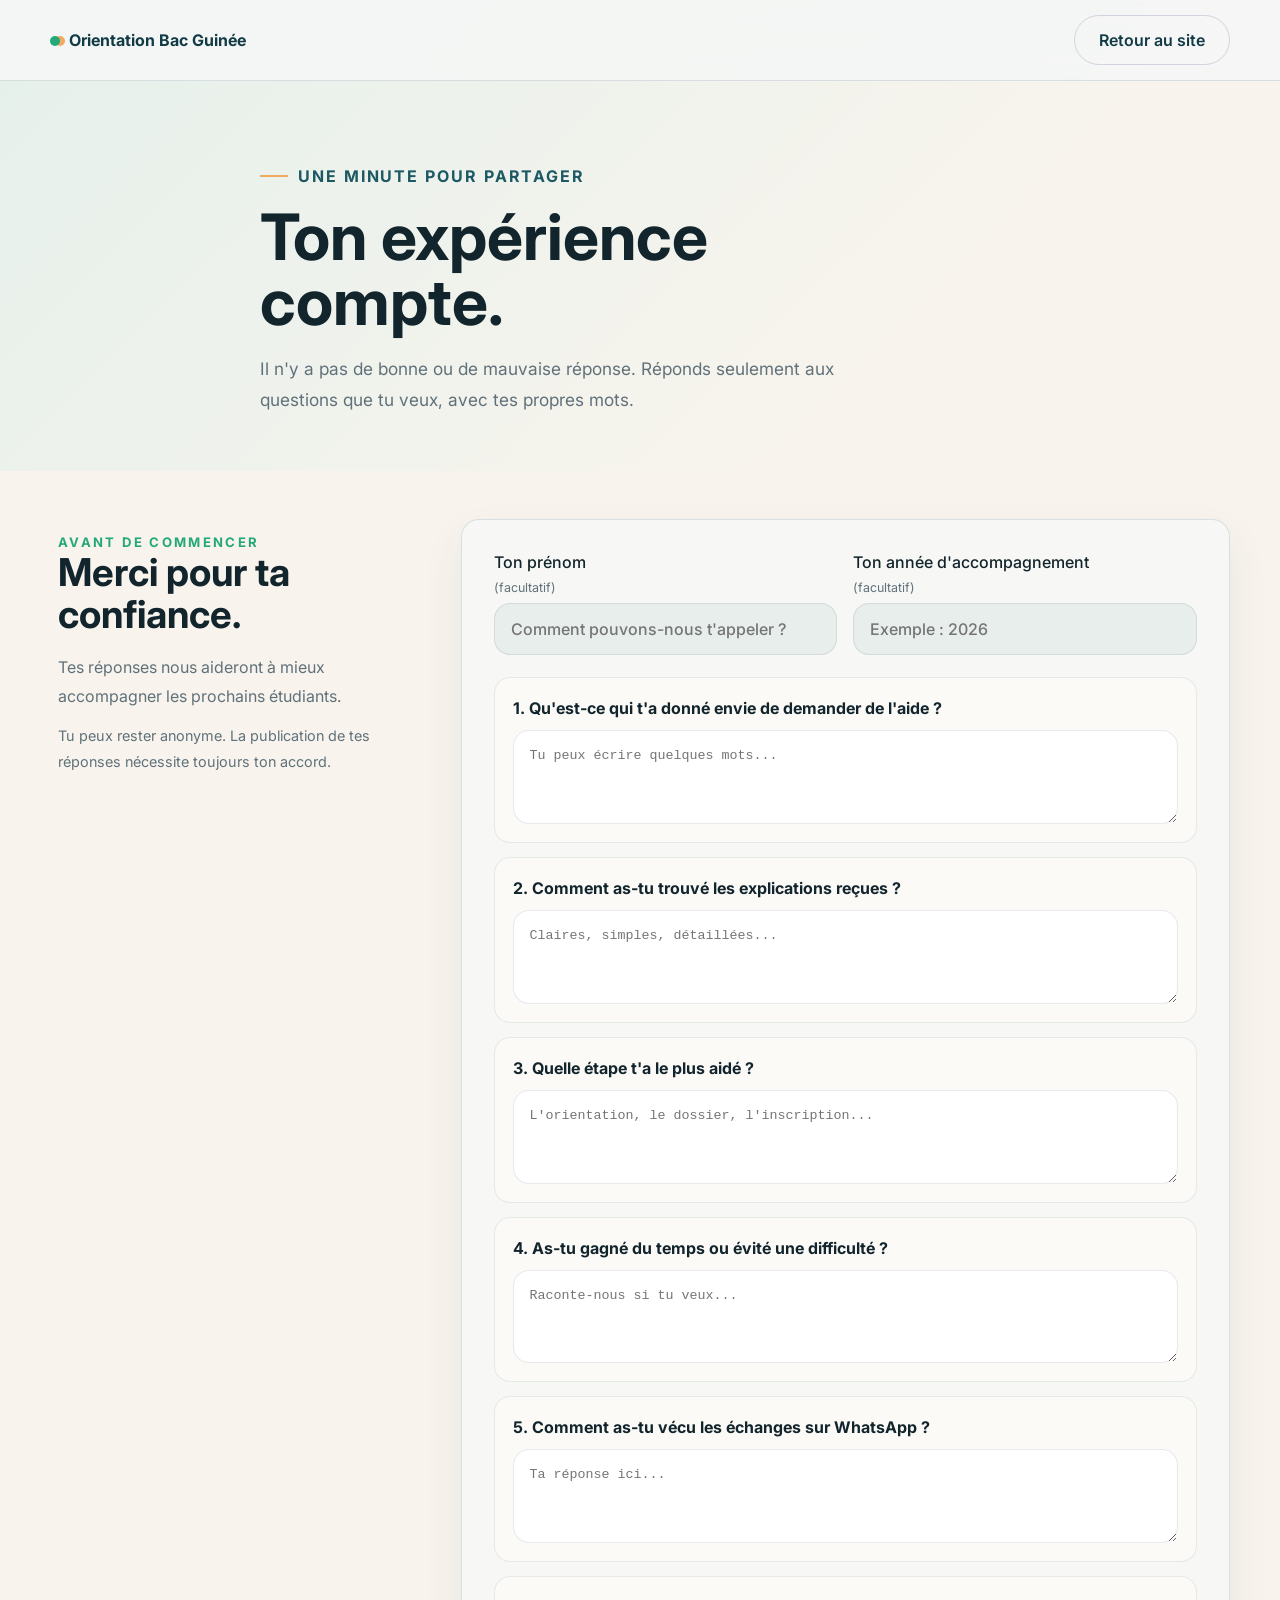
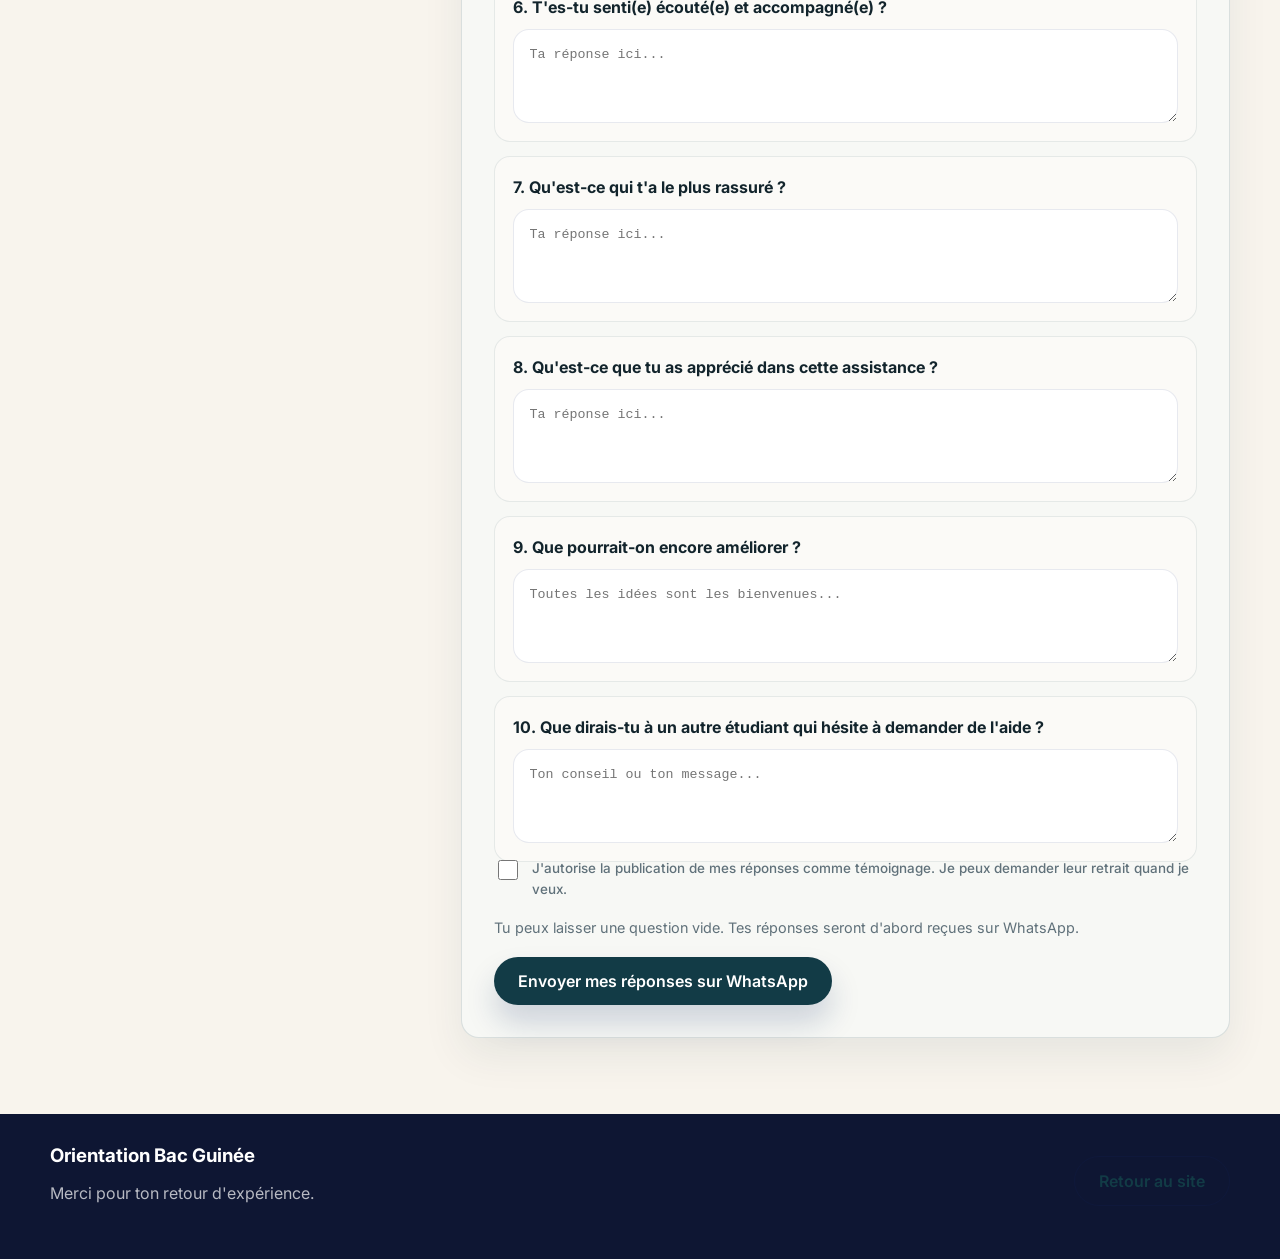
==== sondage.html @ 947c7d91 "Ajout de l interface de sondage" ====
<!DOCTYPE html>
<html lang="fr">
<head>
  <meta charset="UTF-8" />
  <meta name="viewport" content="width=device-width, initial-scale=1.0" />
  <meta name="description" content="Partagez votre expérience de l'accompagnement en orientation universitaire." />
  <meta name="theme-color" content="#123b46" />
  <title>Ton avis | Orientation Bac Guinée</title>
  <link rel="preconnect" href="https://fonts.googleapis.com" />
  <link rel="preconnect" href="https://fonts.gstatic.com" crossorigin />
  <link href="https://fonts.googleapis.com/css2?family=Inter:wght@400;500;600;700;800&display=swap" rel="stylesheet" />
  <link rel="stylesheet" href="style.css" />
</head>
<body class="survey-page">
  <header class="main-header">
    <div class="container header-inner">
      <a href="index.html" class="logo">Orientation Bac Guinée</a>
      <a href="index.html" class="button button-secondary">Retour au site</a>
    </div>
  </header>

  <main>
    <section class="survey-hero">
      <div class="container survey-hero-inner fade-up">
        <p class="eyebrow">Une minute pour partager</p>
        <h1>Ton expérience compte.</h1>
        <p>Il n'y a pas de bonne ou de mauvaise réponse. Réponds seulement aux questions que tu veux, avec tes propres mots.</p>
      </div>
    </section>

    <section class="section survey-section survey-page-section">
      <div class="container survey-page-grid">
        <aside class="survey-side-note">
          <span class="section-label">Avant de commencer</span>
          <h2>Merci pour ta confiance.</h2>
          <p>Tes réponses nous aideront à mieux accompagner les prochains étudiants.</p>
          <p class="survey-private-note">Tu peux rester anonyme. La publication de tes réponses nécessite toujours ton accord.</p>
        </aside>

        <form class="survey-form" id="surveyForm" novalidate>
          <div class="survey-identity">
            <label>
              Ton prénom <small>(facultatif)</small>
              <input type="text" id="surveyFirstName" name="surveyFirstName" placeholder="Comment pouvons-nous t'appeler ?" autocomplete="given-name" />
            </label>
            <label>
              Ton année d'accompagnement <small>(facultatif)</small>
              <input type="text" id="surveyYear" name="surveyYear" placeholder="Exemple : 2026" inputmode="numeric" />
            </label>
          </div>

          <div class="question-list">
            <label class="question-card"><strong>1. Qu'est-ce qui t'a donné envie de demander de l'aide ?</strong><textarea name="question1" data-survey-question="1" rows="3" placeholder="Tu peux écrire quelques mots..."></textarea></label>
            <label class="question-card"><strong>2. Comment as-tu trouvé les explications reçues ?</strong><textarea name="question2" data-survey-question="2" rows="3" placeholder="Claires, simples, détaillées..."></textarea></label>
            <label class="question-card"><strong>3. Quelle étape t'a le plus aidé ?</strong><textarea name="question3" data-survey-question="3" rows="3" placeholder="L'orientation, le dossier, l'inscription..."></textarea></label>
            <label class="question-card"><strong>4. As-tu gagné du temps ou évité une difficulté ?</strong><textarea name="question4" data-survey-question="4" rows="3" placeholder="Raconte-nous si tu veux..."></textarea></label>
            <label class="question-card"><strong>5. Comment as-tu vécu les échanges sur WhatsApp ?</strong><textarea name="question5" data-survey-question="5" rows="3" placeholder="Ta réponse ici..."></textarea></label>
            <label class="question-card"><strong>6. T'es-tu senti(e) écouté(e) et accompagné(e) ?</strong><textarea name="question6" data-survey-question="6" rows="3" placeholder="Ta réponse ici..."></textarea></label>
            <label class="question-card"><strong>7. Qu'est-ce qui t'a le plus rassuré ?</strong><textarea name="question7" data-survey-question="7" rows="3" placeholder="Ta réponse ici..."></textarea></label>
            <label class="question-card"><strong>8. Qu'est-ce que tu as apprécié dans cette assistance ?</strong><textarea name="question8" data-survey-question="8" rows="3" placeholder="Ta réponse ici..."></textarea></label>
            <label class="question-card"><strong>9. Que pourrait-on encore améliorer ?</strong><textarea name="question9" data-survey-question="9" rows="3" placeholder="Toutes les idées sont les bienvenues..."></textarea></label>
            <label class="question-card"><strong>10. Que dirais-tu à un autre étudiant qui hésite à demander de l'aide ?</strong><textarea name="question10" data-survey-question="10" rows="3" placeholder="Ton conseil ou ton message..."></textarea></label>
          </div>

          <label class="consent-field">
            <input type="checkbox" id="surveyPublishConsent" name="surveyPublishConsent" required />
            <span>J'autorise la publication de mes réponses comme témoignage. Je peux demander leur retrait quand je veux.</span>
          </label>
          <p class="survey-private-note">Tu peux laisser une question vide. Tes réponses seront d'abord reçues sur WhatsApp.</p>
          <p class="form-message form-message--warning" id="surveyMessage" role="status" aria-live="polite" hidden>
            <span class="form-message-icon" aria-hidden="true">!</span>
            <span class="form-message-text">Tu peux répondre à ton rythme.</span>
          </p>
          <button type="submit" class="button button-primary">Envoyer mes réponses sur WhatsApp</button>
        </form>
      </div>
    </section>
  </main>

  <footer class="footer">
    <div class="container footer-grid">
      <div>
        <h3>Orientation Bac Guinée</h3>
        <p>Merci pour ton retour d'expérience.</p>
      </div>
      <a href="index.html" class="button button-secondary">Retour au site</a>
    </div>
  </footer>

  <script src="script.js"></script>
</body>
</html>
---- style.css ----
:root {
  --bg: #edf1ef;
  --surface: #f7f8f5;
  --surface-alt: #e7eeeb;
  --text: #12242c;
  --text-muted: #60717a;
  --primary: #123b46;
  --primary-soft: #1c5963;
  --accent: #25a879;
  --accent-warm: #efaa63;
  --border: rgba(18, 59, 70, 0.13);
  --shadow: 0 18px 42px rgba(18, 59, 70, 0.075);
  --radius: 18px;
}

* {
  box-sizing: border-box;
}

html {
  scroll-behavior: smooth;
}

body {
  margin: 0;
  font-family: 'Inter', sans-serif;
  background-color: var(--bg);
  background-image: linear-gradient(rgba(18, 59, 70, 0.035) 1px, transparent 1px), linear-gradient(90deg, rgba(18, 59, 70, 0.035) 1px, transparent 1px);
  background-size: 42px 42px;
  color: var(--text);
}

img {
  max-width: 100%;
  display: block;
}

a {
  color: inherit;
  text-decoration: none;
}

button,
input {
  font: inherit;
}

button {
  cursor: pointer;
}

.container {
  width: min(1180px, calc(100% - 32px));
  margin: 0 auto;
}

.main-header {
  position: fixed;
  inset: 0 auto auto 0;
  width: 100%;
  z-index: 20;
  backdrop-filter: blur(14px);
  background: rgba(244, 247, 246, 0.9);
  border-bottom: 1px solid var(--border);
  transition: transform 0.3s ease, background 0.3s ease, box-shadow 0.3s ease;
}

.header-inner {
  display: flex;
  align-items: center;
  justify-content: space-between;
  gap: 24px;
  min-height: 80px;
}

.logo {
  font-weight: 700;
  letter-spacing: 0;
  color: var(--primary);
}

.logo::before {
  content: '';
  display: inline-block;
  width: 10px;
  height: 10px;
  margin-right: 9px;
  border-radius: 50%;
  background: var(--accent);
  box-shadow: 5px 0 0 var(--accent-warm);
}

.nav-links {
  display: flex;
  align-items: center;
  gap: 24px;
}

.nav-links a {
  color: var(--text-muted);
  transition: color 0.2s ease;
}

.nav-links a:hover {
  color: var(--primary);
}

.menu-toggle {
  display: none;
  width: 46px;
  height: 46px;
  padding: 11px;
  border: 1px solid var(--border);
  border-radius: 14px;
  background: var(--surface);
}

.menu-toggle span {
  display: block;
  height: 2px;
  margin: 5px 0;
  border-radius: 2px;
  background: var(--primary);
}

.button {
  border: none;
  border-radius: 999px;
  padding: 14px 24px;
  font-weight: 600;
  transition: transform 0.25s ease, box-shadow 0.25s ease, background 0.25s ease;
}

.button:hover {
  transform: translateY(-2px);
}

.button:disabled {
  cursor: not-allowed;
  opacity: 0.55;
  transform: none;
  box-shadow: none;
}

.form-message {
  display: flex;
  align-items: center;
  gap: 10px;
  min-height: 48px;
  margin: 0 0 16px;
  padding: 12px 14px;
  border: 1px solid;
  border-radius: 14px;
  font-size: 0.92rem;
  font-weight: 600;
}

.form-message[hidden] {
  display: none;
}

.consent-field {
  display: flex;
  align-items: flex-start;
  gap: 11px;
  margin: -4px 0 16px;
  color: var(--text-muted);
  font-size: 0.84rem;
  font-weight: 500;
  line-height: 1.55;
}

.consent-field input {
  flex: 0 0 20px;
  width: 20px;
  min-height: 20px;
  margin-top: 2px;
  accent-color: var(--accent);
}

.consent-field span {
  color: inherit;
}

.noscript-note {
  padding: 12px 14px;
  border-radius: 12px;
  background: #fff7ed;
  color: #92400e;
}

.noscript-note a {
  text-decoration: underline;
  font-weight: 700;
}

.form-message--warning {
  color: #92400e;
  background: #fff7ed;
  border-color: #fdba74;
}

.form-message--success {
  color: #166534;
  background: #f0fdf4;
  border-color: #86efac;
}

.form-message-icon {
  display: inline-grid;
  flex: 0 0 24px;
  width: 24px;
  height: 24px;
  place-items: center;
  border: 2px solid currentColor;
  border-radius: 50%;
  font-size: 0.78rem;
  font-weight: 800;
  line-height: 1;
}

.form-message--attention {
  animation: messageAttention 0.45s ease-in-out 2;
}

@keyframes messageAttention {
  50% {
    transform: translateX(6px);
    box-shadow: 0 0 0 4px rgba(220, 38, 38, 0.12);
  }
}

.button-primary {
  background: var(--primary);
  color: white;
  box-shadow: 0 18px 30px rgba(19, 42, 102, 0.18);
}

.button-secondary {
  background: transparent;
  border: 1px solid rgba(19, 42, 102, 0.16);
  color: var(--primary);
}

.button-whatsapp {
  background: var(--accent);
  color: #fff;
  box-shadow: 0 18px 30px rgba(37, 211, 102, 0.18);
}

.hero {
  padding: 140px 0 72px;
  min-height: 680px;
}

.hero-grid {
  display: grid;
  grid-template-columns: minmax(0, 1.1fr) minmax(320px, 0.9fr);
  align-items: center;
  gap: 48px;
}

.eyebrow {
  display: inline-flex;
  align-items: center;
  gap: 10px;
  color: var(--primary-soft);
  font-weight: 700;
  text-transform: uppercase;
  letter-spacing: 0.12em;
  margin-bottom: 18px;
}

.eyebrow::before {
  content: '';
  width: 28px;
  height: 2px;
  background: var(--accent-warm);
}

.hero-name {
  margin: 0 0 14px;
  color: var(--primary-soft);
  font-weight: 700;
  letter-spacing: 0;
}

.hero h1 {
  font-size: clamp(2.8rem, 3.6vw, 4.6rem);
  line-height: 1.02;
  margin: 0 0 24px;
}

.hero p {
  max-width: 620px;
  font-size: 1.05rem;
  line-height: 1.85;
  color: var(--text-muted);
}

.hero-actions {
  display: flex;
  flex-wrap: wrap;
  gap: 16px;
  margin-top: 32px;
}

.hero-visual {
  display: grid;
  place-items: center;
}

.illustration-card {
  width: 100%;
  max-width: 500px;
  background: linear-gradient(145deg, #d5e6e1, #eee9df);
  border-radius: 32px;
  padding: 36px;
  position: relative;
  box-shadow: var(--shadow);
}

.illustration-shape {
  position: absolute;
  width: 180px;
  height: 180px;
  background: rgba(239, 170, 99, 0.34);
  border-radius: 50%;
  top: -40px;
  right: -40px;
}

.portrait-frame {
  width: 100%;
  height: 360px;
  position: relative;
  overflow: hidden;
  border: 8px solid rgba(247, 248, 245, 0.72);
  border-radius: 24px;
  background: #f4f1eb;
  box-shadow: inset 0 0 0 1px rgba(18, 59, 70, 0.08);
}

.portrait-frame img {
  width: 100%;
  height: 100%;
  object-fit: cover;
  object-position: center 22%;
}

.illustration-student {
  width: 100%;
  height: 280px;
  background: linear-gradient(180deg, #ffffff 0%, #eff5ff 100%);
  border-radius: 32px;
  box-shadow: inset 0 0 0 1px rgba(19, 42, 102, 0.05);
  position: relative;
  overflow: hidden;
}

.student-head,
.student-body,
.student-book {
  position: absolute;
  background: var(--primary);
  border-radius: 999px;
}

.student-head {
  width: 110px;
  height: 110px;
  top: 24px;
  left: 50%;
  transform: translateX(-50%);
}

.student-body {
  width: 180px;
  height: 240px;
  bottom: -10px;
  left: 50%;
  transform: translateX(-50%);
}

.student-book {
  width: 140px;
  height: 160px;
  background: var(--accent-warm);
  bottom: 22px;
  right: 22px;
  border-radius: 24px;
}

.illustration-text {
  margin-top: 28px;
  display: flex;
  flex-direction: column;
  gap: 10px;
  color: var(--text);
}

.illustration-text span {
  font-weight: 700;
  font-size: 1.05rem;
}

.illustration-text strong {
  color: var(--primary);
  font-size: 1.2rem;
}

.illustration-text small {
  color: var(--text-muted);
}

.section {
  padding: 76px 0;
}

.section-header {
  max-width: 760px;
  margin-bottom: 28px;
}

.section-label {
  color: var(--accent);
  text-transform: uppercase;
  letter-spacing: 0.18em;
  font-size: 0.82rem;
  font-weight: 700;
  margin-bottom: 18px;
}

.section-header h2,
.form-copy h2,
.pricing-grid h2,
.contact-grid h2 {
  margin: 0;
  font-size: clamp(2rem, 2.5vw, 3rem);
  line-height: 1.05;
}

.cards-grid {
  display: grid;
  gap: 18px;
  grid-template-columns: repeat(auto-fit, minmax(240px, 1fr));
}

.feature-card {
  background: var(--surface);
  border: 1px solid var(--border);
  border-radius: var(--radius);
  padding: 24px;
  box-shadow: var(--shadow);
  transition: transform 0.3s ease, border-color 0.3s ease, box-shadow 0.3s ease;
}

.feature-card:hover {
  transform: translateY(-4px);
  border-color: rgba(37, 211, 102, 0.2);
  box-shadow: 0 30px 50px rgba(18, 35, 85, 0.12);
}

.feature-card h3 {
  margin-top: 0;
  margin-bottom: 16px;
}

.feature-card h3::before {
  content: '01';
  display: block;
  margin-bottom: 24px;
  color: var(--accent-warm);
  font-size: 0.76rem;
  letter-spacing: 0.12em;
}

.feature-card:nth-child(2) h3::before { content: '02'; }
.feature-card:nth-child(3) h3::before { content: '03'; }
.feature-card:nth-child(4) h3::before { content: '04'; }
.feature-card:nth-child(5) h3::before { content: '05'; }
.feature-card:nth-child(6) h3::before { content: '06'; }

.feature-card p {
  margin: 0;
  color: var(--text-muted);
  line-height: 1.85;
}

.form-section {
  background: linear-gradient(180deg, rgba(237, 241, 239, 0.96), rgba(231, 237, 235, 0.98));
}

.form-grid {
  display: grid;
  grid-template-columns: 1fr 1fr;
  gap: 40px;
  align-items: start;
}

.contact-form {
  background: var(--surface);
  border: 1px solid var(--border);
  border-radius: var(--radius);
  padding: 32px;
  box-shadow: var(--shadow);
}

.input-grid {
  display: grid;
  grid-template-columns: repeat(2, minmax(0, 1fr));
  gap: 18px 16px;
  margin-bottom: 24px;
}

label {
  display: grid;
  gap: 8px;
  font-weight: 500;
  color: var(--text);
}

label span {
  color: var(--accent);
}

input,
select,
textarea {
  width: 100%;
  min-height: 52px;
  background: var(--surface-alt);
  border: 1px solid rgba(19, 42, 102, 0.1);
  border-radius: 16px;
  padding: 14px 16px;
  color: var(--text);
  transition: border-color 0.25s ease, transform 0.25s ease;
}

select:focus,
textarea:focus {
  outline: none;
  border-color: var(--accent);
  box-shadow: 0 0 0 4px rgba(37, 168, 121, 0.12);
  transform: translateY(-1px);
}

textarea {
  min-height: 136px;
  resize: vertical;
  line-height: 1.6;
}

select {
  appearance: none;
  background-image: linear-gradient(45deg, transparent 50%, var(--primary) 50%), linear-gradient(135deg, var(--primary) 50%, transparent 50%);
  background-position: calc(100% - 20px) 23px, calc(100% - 14px) 23px;
  background-repeat: no-repeat;
  background-size: 6px 6px, 6px 6px;
}

input[aria-invalid="true"] {
  border-color: #dc2626;
  background: #fff7f7;
}

section {
  scroll-margin-top: 96px;
}

a:focus-visible,
button:focus-visible {
  outline: 3px solid var(--accent-warm);
  outline-offset: 4px;
}

.service-presenter {
  margin-top: 28px;
}

.survey-section {
  background: #f8f4ed;
}

.survey-page {
  background-color: #f8f4ed;
}

.survey-hero {
  padding: 150px 0 56px;
  background: linear-gradient(135deg, #e5f0eb, #f8f4ed 72%);
}

.survey-hero-inner {
  max-width: 760px;
}

.survey-hero h1 {
  max-width: 700px;
  margin: 0 0 18px;
  font-size: clamp(2.6rem, 5vw, 4.6rem);
  line-height: 1.02;
}

.survey-hero p:not(.eyebrow) {
  max-width: 620px;
  margin: 0;
  color: var(--text-muted);
  font-size: 1.08rem;
  line-height: 1.8;
}

.survey-page-section {
  padding-top: 48px;
}

.survey-page-grid {
  display: grid;
  grid-template-columns: minmax(220px, 0.65fr) minmax(0, 1.35fr);
  gap: 40px;
  align-items: start;
}

.survey-side-note {
  position: sticky;
  top: 112px;
  padding: 12px 8px 0;
}

.survey-side-note h2 {
  margin: 0 0 18px;
  font-size: clamp(1.8rem, 3vw, 2.5rem);
  line-height: 1.1;
}

.survey-side-note p {
  color: var(--text-muted);
  line-height: 1.8;
}

.survey-grid {
  display: grid;
  grid-template-columns: minmax(0, 0.85fr) minmax(0, 1.15fr);
  gap: 44px;
  align-items: start;
}

.survey-copy {
  padding-top: 18px;
}

.survey-copy h2 {
  max-width: 520px;
  margin: 0 0 22px;
  font-size: clamp(2rem, 2.8vw, 3.2rem);
  line-height: 1.08;
}

.survey-copy > p:not(.section-label) {
  max-width: 520px;
  color: var(--text-muted);
  line-height: 1.85;
}

.survey-note {
  display: grid;
  gap: 6px;
  margin-top: 28px;
  padding: 18px 20px;
  border-left: 3px solid var(--accent-warm);
  background: rgba(255, 255, 255, 0.62);
}

.survey-note span,
.survey-private-note {
  color: var(--text-muted);
  font-size: 0.9rem;
  line-height: 1.6;
}

.survey-form {
  background: var(--surface);
  border: 1px solid var(--border);
  border-radius: var(--radius);
  padding: 32px;
  box-shadow: var(--shadow);
}

.survey-identity {
  display: grid;
  grid-template-columns: repeat(2, minmax(0, 1fr));
  gap: 16px;
  margin-bottom: 22px;
}

.survey-identity small {
  color: var(--text-muted);
  font-size: 0.78rem;
  font-weight: 400;
}

.question-list {
  display: grid;
  gap: 14px;
}

.question-card {
  gap: 10px;
  padding: 18px;
  border: 1px solid rgba(18, 59, 70, 0.09);
  border-radius: 16px;
  background: #fbfaf7;
}

.question-card strong {
  line-height: 1.5;
}

.question-card textarea {
  min-height: 86px;
  background: white;
}

.survey-form > .consent-field {
  margin-bottom: 20px;
}

.survey-private-note {
  margin: -4px 0 18px;
}

.presentation-card {
  background: var(--surface);
  border: 1px solid var(--border);
  border-radius: var(--radius);
  padding: 32px;
  box-shadow: var(--shadow);
}

.presentation-card h3 {
  margin-top: 0;
}

.presentation-card p {
  color: var(--text-muted);
  line-height: 1.85;
}

.checklist {
  list-style: none;
  padding: 0;
  margin: 28px 0;
  display: grid;
  grid-template-columns: repeat(2, minmax(0, 1fr));
  gap: 14px;
}

.checklist li {
  padding: 16px 20px;
  background: var(--surface-alt);
  border-radius: 10px;
  color: var(--text);
  box-shadow: inset 0 1px 0 rgba(255, 255, 255, 0.4);
}

.notice {
  margin: 0;
  color: var(--text-muted);
  font-size: 0.95rem;
}

.pricing-grid {
  display: grid;
  grid-template-columns: 1.3fr 0.9fr;
  gap: 36px;
  align-items: center;
}

.pricing-card {
  background: var(--surface);
  border: 1px solid var(--border);
  border-radius: var(--radius);
  padding: 36px;
  border-top: 4px solid var(--accent-warm);
  box-shadow: var(--shadow);
}

.pricing-subtitle {
  display: block;
  color: var(--accent);
  font-weight: 700;
  margin-bottom: 10px;
}

.pricing-card strong {
  display: block;
  font-size: clamp(2rem, 3vw, 3rem);
  margin-bottom: 20px;
}

.pricing-card p {
  margin: 0 0 24px;
  color: var(--text-muted);
}

.pricing-card ul {
  list-style: none;
  margin: 0;
  padding: 0;
  display: grid;
  gap: 14px;
}

.pricing-card li {
  padding: 14px 18px;
  background: var(--surface-alt);
  border-radius: 16px;
}

.faq-grid {
  display: grid;
  gap: 14px;
}

.faq-item {
  background: var(--surface);
  border: 1px solid var(--border);
  border-radius: 20px;
  padding: 22px 24px;
  text-align: left;
  color: var(--text);
  transition: box-shadow 0.3s ease, border-color 0.3s ease;
}

.faq-question {
  display: flex;
  width: 100%;
  align-items: center;
  justify-content: space-between;
  gap: 20px;
  padding: 0;
  border: 0;
  background: transparent;
  color: inherit;
  text-align: left;
}

.faq-question span {
  display: block;
  font-size: 1rem;
  font-weight: 700;
}

.faq-question b {
  color: var(--accent);
  font-size: 1.5rem;
}

.faq-answer p {
  margin: 14px 0 0;
  color: var(--text-muted);
  line-height: 1.85;
}

.faq-item.active {
  border-color: rgba(37, 211, 102, 0.25);
  box-shadow: 0 18px 30px rgba(37, 211, 102, 0.12);
}

.faq-answer[hidden] {
  display: none;
}

.contact-section {
  background: var(--primary);
  color: white;
  padding: 76px 0 84px;
}

.contact-grid {
  display: grid;
  grid-template-columns: 1.3fr 0.7fr;
  align-items: center;
  gap: 30px;
}

.contact-grid p {
  color: rgba(255, 255, 255, 0.82);
}

.footer {
  padding: 30px 0 40px;
  background: #0e1633;
  color: rgba(255, 255, 255, 0.7);
}

.footer-grid {
  display: flex;
  align-items: center;
  justify-content: space-between;
  gap: 20px;
}

.footer h3 {
  margin: 0 0 8px;
  color: white;
}

.social-links {
  display: flex;
  gap: 18px;
  flex-wrap: wrap;
}

.social-links a {
  color: rgba(255, 255, 255, 0.9);
  font-weight: 600;
}

.back-to-top {
  position: fixed;
  right: 20px;
  bottom: 24px;
  width: 48px;
  height: 48px;
  border: none;
  border-radius: 50%;
  background: var(--primary);
  color: white;
  opacity: 0;
  pointer-events: none;
  transform: translateY(10px);
  transition: opacity 0.25s ease, transform 0.25s ease;
  z-index: 30;
}

.back-to-top.visible {
  opacity: 1;
  pointer-events: auto;
  transform: translateY(0);
}

.fade-up {
  opacity: 0;
  transform: translateY(24px);
  animation: fadeUp 0.9s ease forwards;
}

@keyframes fadeUp {
  to {
    opacity: 1;
    transform: translateY(0);
  }
}

@media (max-width: 980px) {
  .hero-grid,
  .pricing-grid,
  .contact-grid,
  .form-grid,
  .survey-grid,
  .survey-page-grid {
    grid-template-columns: 1fr;
  }

  .survey-side-note {
    position: static;
  }

  .footer-grid {
    flex-direction: column;
    align-items: flex-start;
  }
}

@media (max-width: 720px) {
  .main-header {
    position: sticky;
  }

  .header-inner {
    flex-wrap: nowrap;
    justify-content: space-between;
    gap: 16px;
    min-height: 72px;
  }

  .menu-toggle {
    display: block;
    margin-left: auto;
  }

  .nav-links {
    display: none;
    position: absolute;
    top: calc(100% + 8px);
    left: 16px;
    right: 16px;
    padding: 18px;
    border: 1px solid var(--border);
    border-radius: 18px;
    background: var(--surface);
    box-shadow: var(--shadow);
    flex-direction: column;
    align-items: stretch;
    gap: 4px;
  }

  .nav-links.open {
    display: flex;
  }

  .nav-links a {
    padding: 11px 12px;
    border-radius: 10px;
  }

  .header-inner > .button-primary {
    display: none;
  }

  .hero {
    padding: 48px 0 56px;
  }

  .hero h1 {
    font-size: clamp(2.4rem, 7vw, 3.2rem);
  }

  .input-grid,
  .checklist,
  .survey-identity {
    grid-template-columns: 1fr;
  }

  .illustration-card {
    padding: 28px;
  }

  .contact-form,
  .presentation-card,
  .pricing-card {
    padding: 28px;
  }

  .section {
    padding: 58px 0;
  }

  .section-header {
    margin-bottom: 24px;
  }
}

@media (prefers-reduced-motion: reduce) {
  html {
    scroll-behavior: auto;
  }

  *,
  *::before,
  *::after {
    animation-duration: 0.01ms !important;
    animation-iteration-count: 1 !important;
    transition-duration: 0.01ms !important;
  }
}
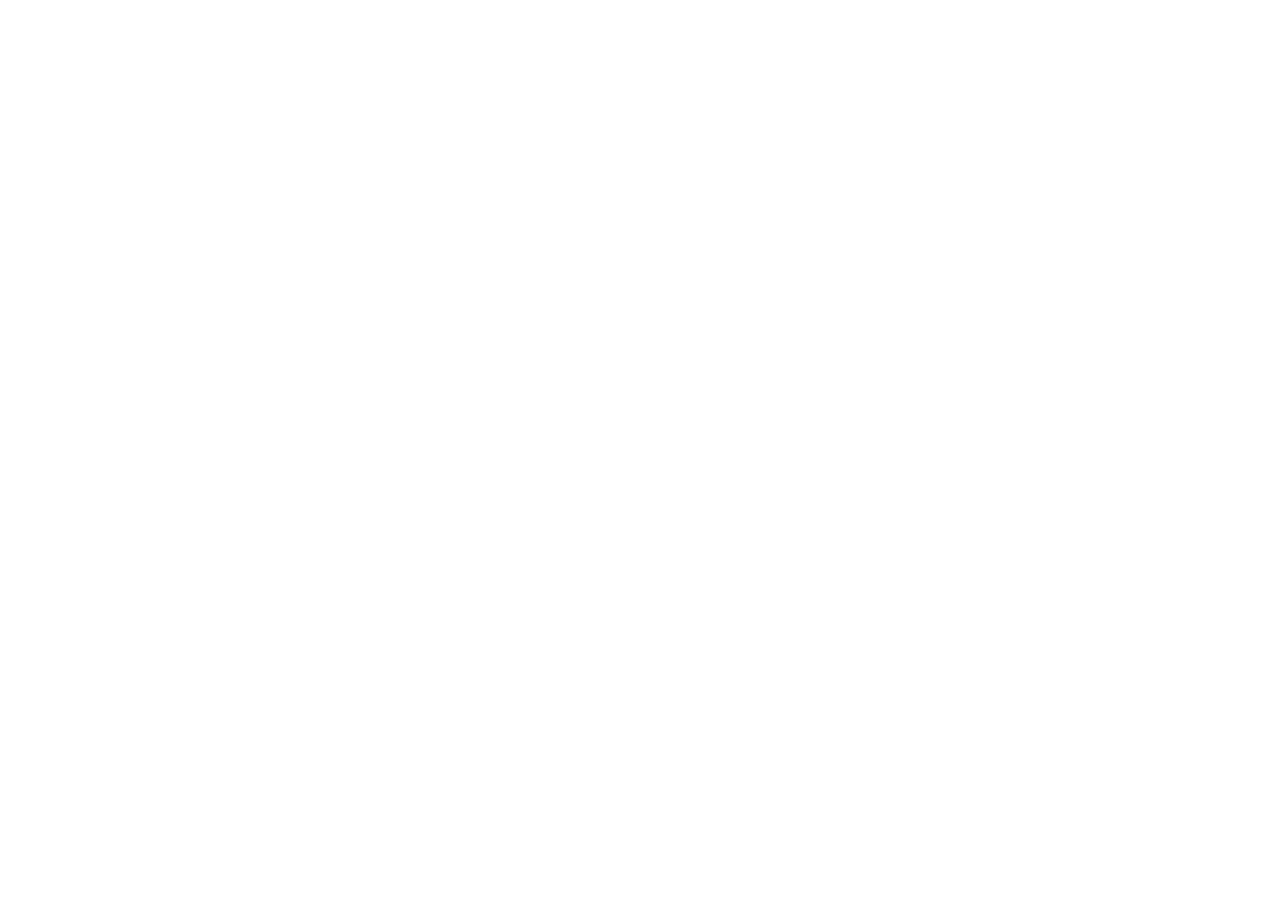
==== commit da59c155: "Relier le sondage a Google Forms" ====
--- a/sondage.html
+++ b/sondage.html
@@ -3,7 +3,8 @@
 <head>
   <meta charset="UTF-8" />
   <meta name="viewport" content="width=device-width, initial-scale=1.0" />
-  <meta name="description" content="Partagez votre expérience de l'accompagnement en orientation universitaire." />
+  <meta http-equiv="refresh" content="0; url=https://docs.google.com/forms/d/e/1FAIpQLScxLnY5WjzP0pdR9tjPRqjYiQPCPr08-k_bWbRjnJ8DysDPaA/viewform?usp=dialog" />
+  <meta name="description" content="Redirection vers le formulaire d'avis Orientation Bac Guinée." />
   <meta name="theme-color" content="#123b46" />
   <title>Ton avis | Orientation Bac Guinée</title>
   <link rel="preconnect" href="https://fonts.googleapis.com" />
@@ -12,6 +13,8 @@
   <link rel="stylesheet" href="style.css" />
 </head>
 <body class="survey-page">
+  <p>Redirection vers le formulaire d'avis...</p>
+  <script>window.location.replace('https://docs.google.com/forms/d/e/1FAIpQLScxLnY5WjzP0pdR9tjPRqjYiQPCPr08-k_bWbRjnJ8DysDPaA/viewform?usp=dialog');</script>
   <header class="main-header">
     <div class="container header-inner">
       <a href="index.html" class="logo">Orientation Bac Guinée</a>
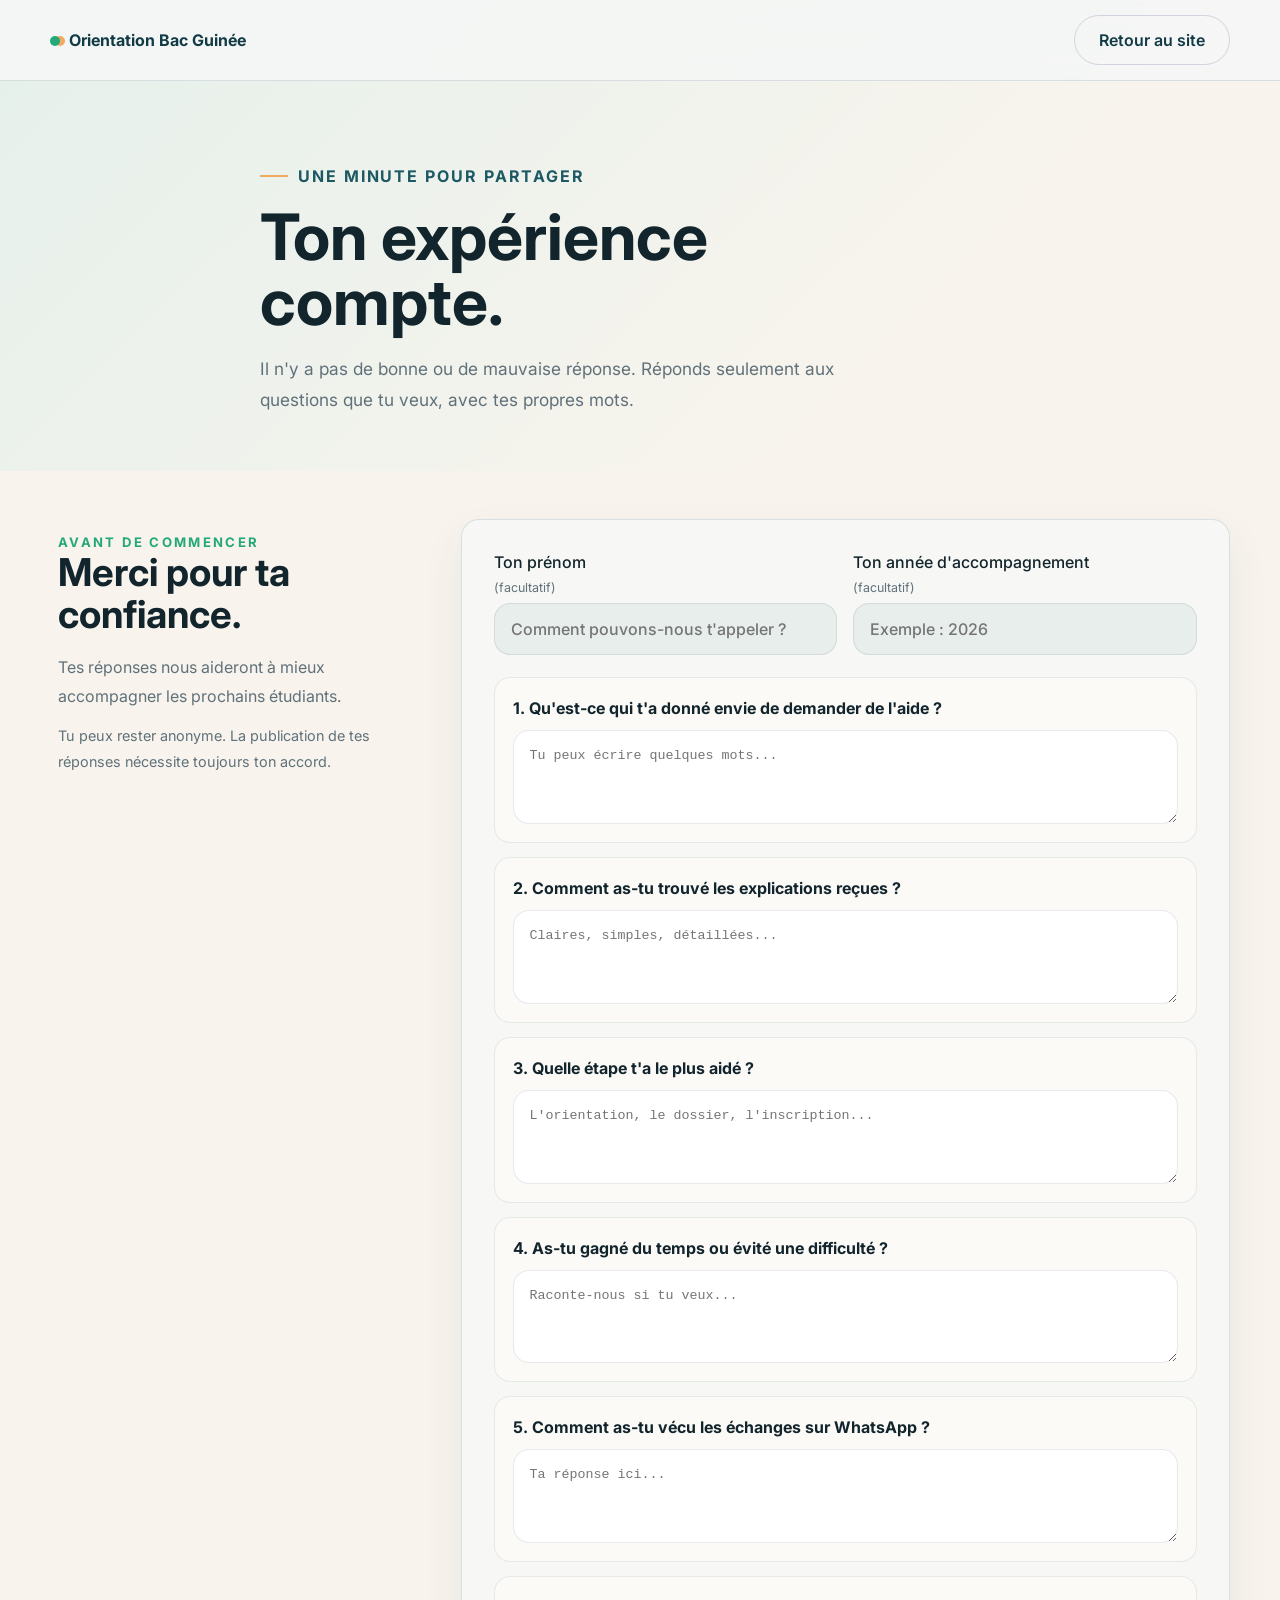
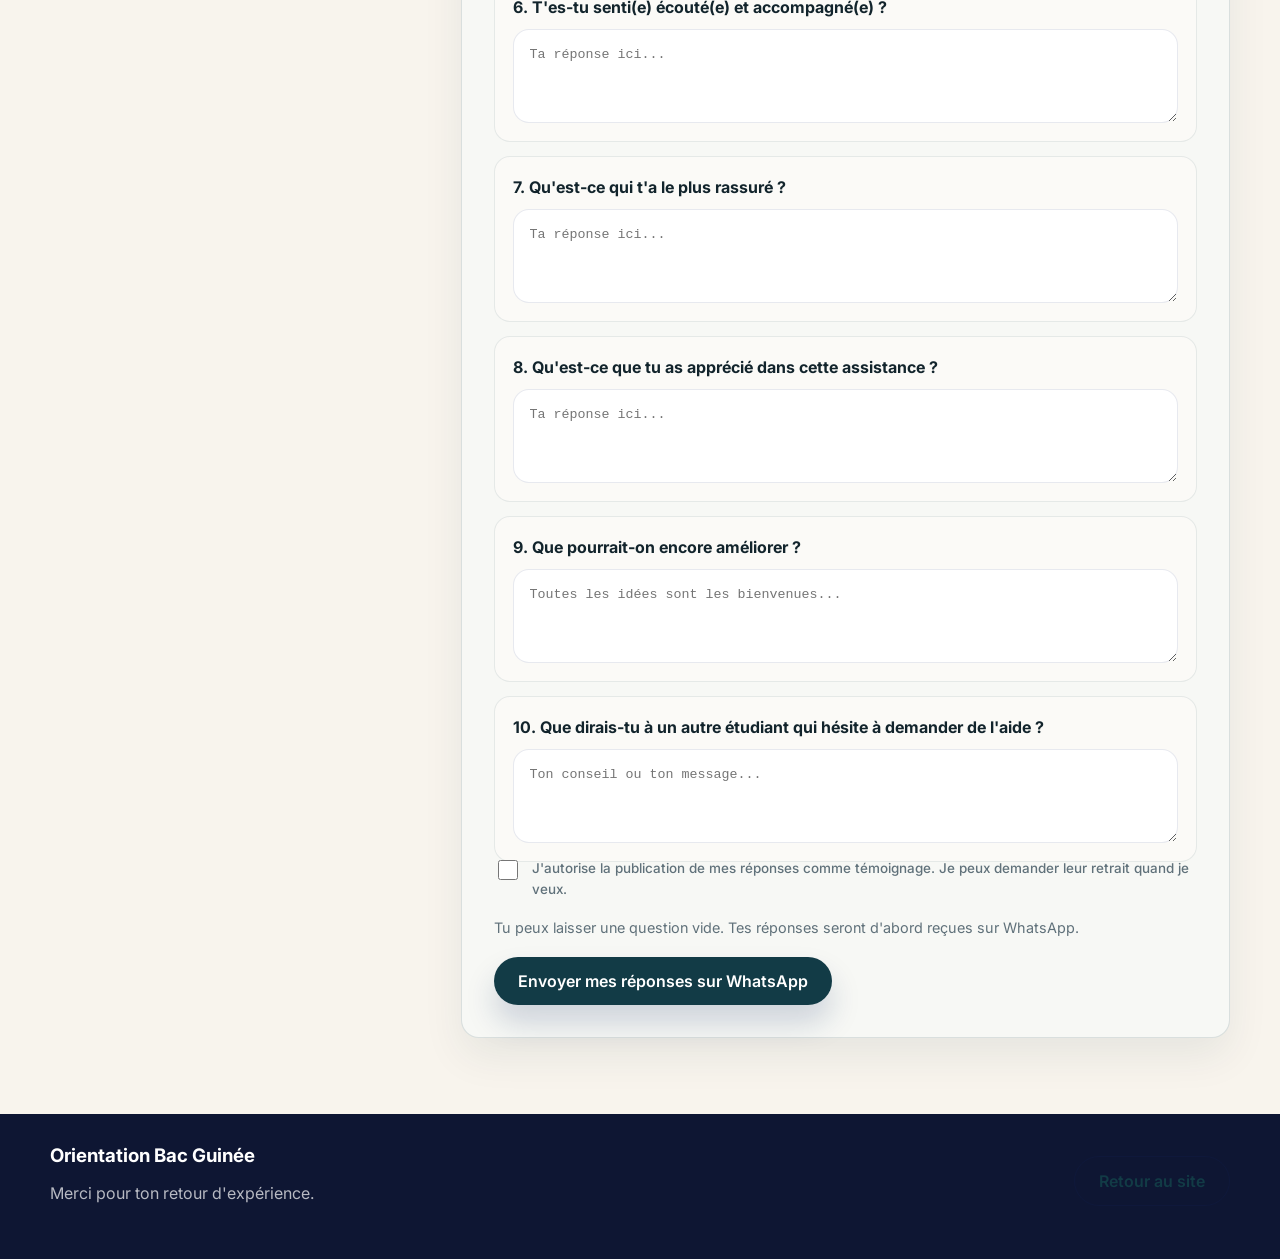
==== commit 6bc72d19: "Ajouter un onglet dedie au sondage" ====
--- a/sondage.html
+++ b/sondage.html
@@ -3,8 +3,7 @@
 <head>
   <meta charset="UTF-8" />
   <meta name="viewport" content="width=device-width, initial-scale=1.0" />
-  <meta http-equiv="refresh" content="0; url=https://docs.google.com/forms/d/e/1FAIpQLScxLnY5WjzP0pdR9tjPRqjYiQPCPr08-k_bWbRjnJ8DysDPaA/viewform?usp=dialog" />
-  <meta name="description" content="Redirection vers le formulaire d'avis Orientation Bac Guinée." />
+  <meta name="description" content="Partagez votre expérience de l'accompagnement en orientation universitaire." />
   <meta name="theme-color" content="#123b46" />
   <title>Ton avis | Orientation Bac Guinée</title>
   <link rel="preconnect" href="https://fonts.googleapis.com" />
@@ -13,8 +12,6 @@
   <link rel="stylesheet" href="style.css" />
 </head>
 <body class="survey-page">
-  <p>Redirection vers le formulaire d'avis...</p>
-  <script>window.location.replace('https://docs.google.com/forms/d/e/1FAIpQLScxLnY5WjzP0pdR9tjPRqjYiQPCPr08-k_bWbRjnJ8DysDPaA/viewform?usp=dialog');</script>
   <header class="main-header">
     <div class="container header-inner">
       <a href="index.html" class="logo">Orientation Bac Guinée</a>
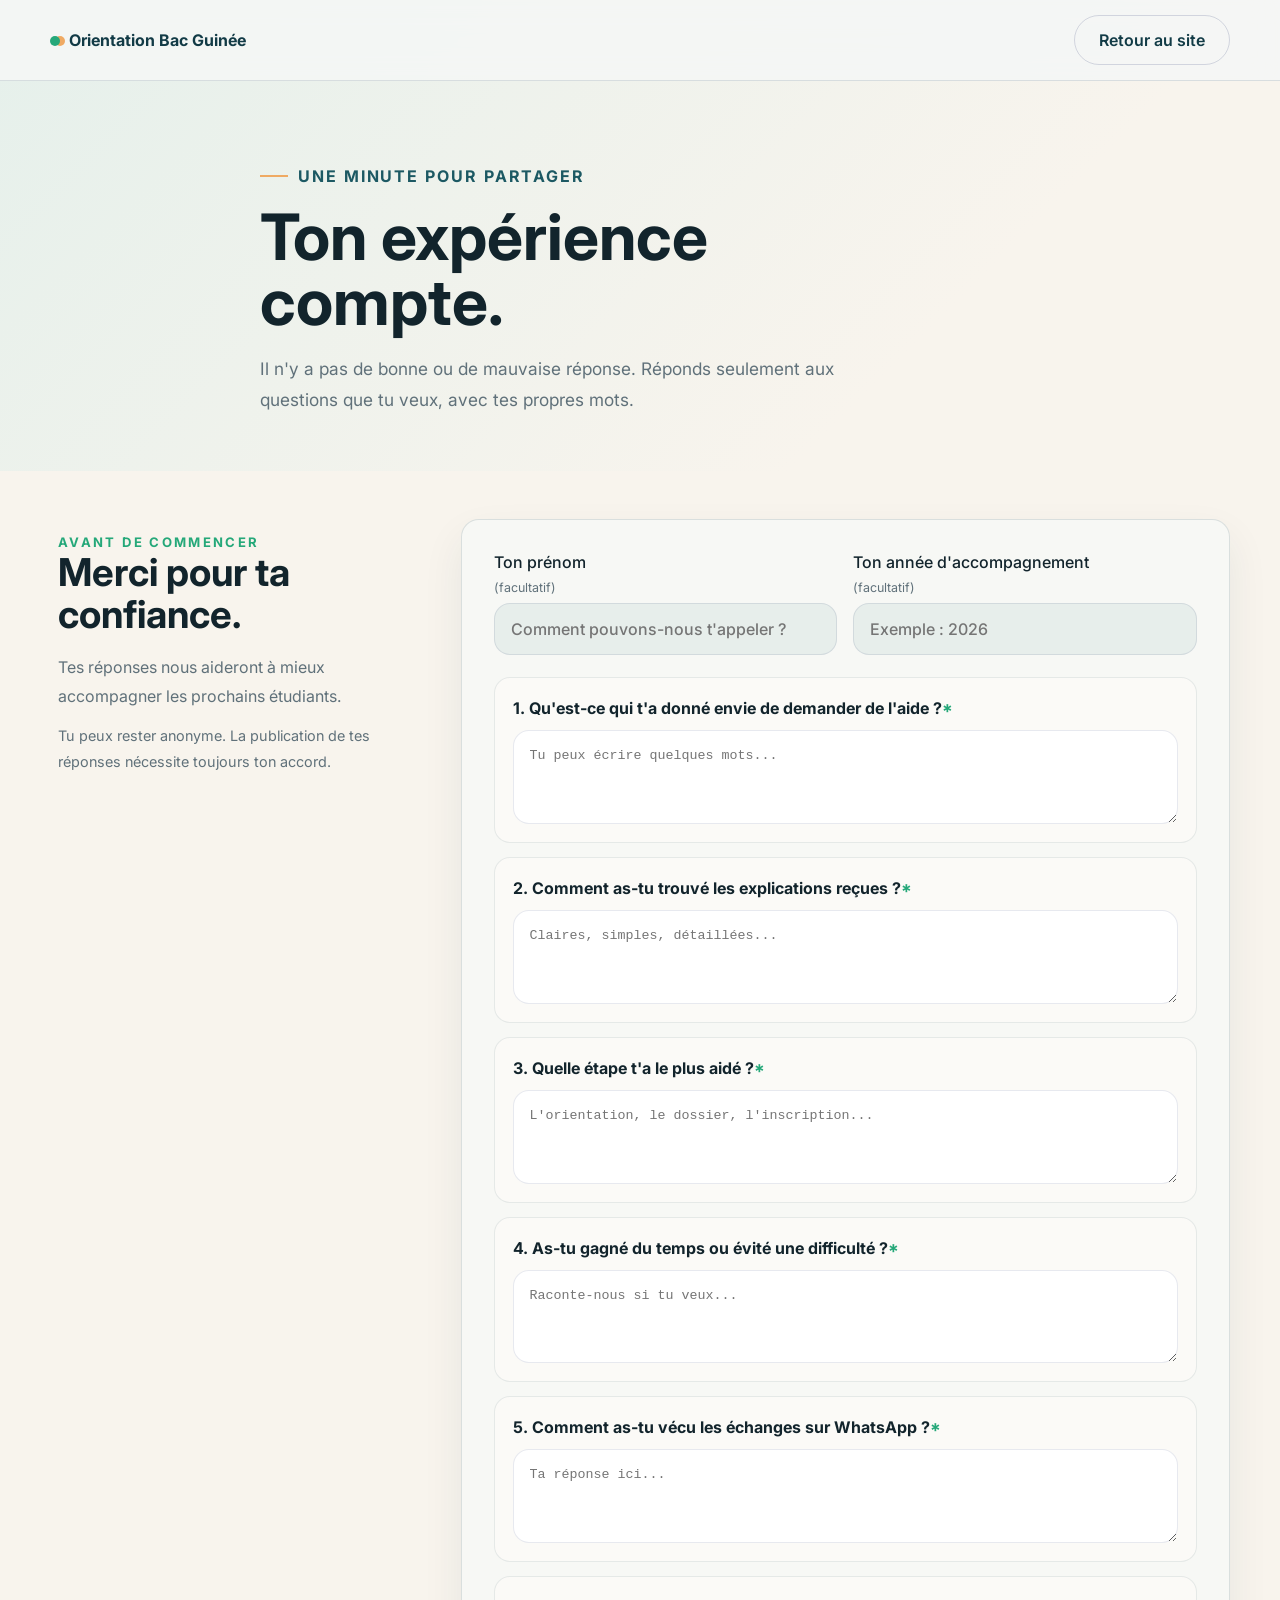
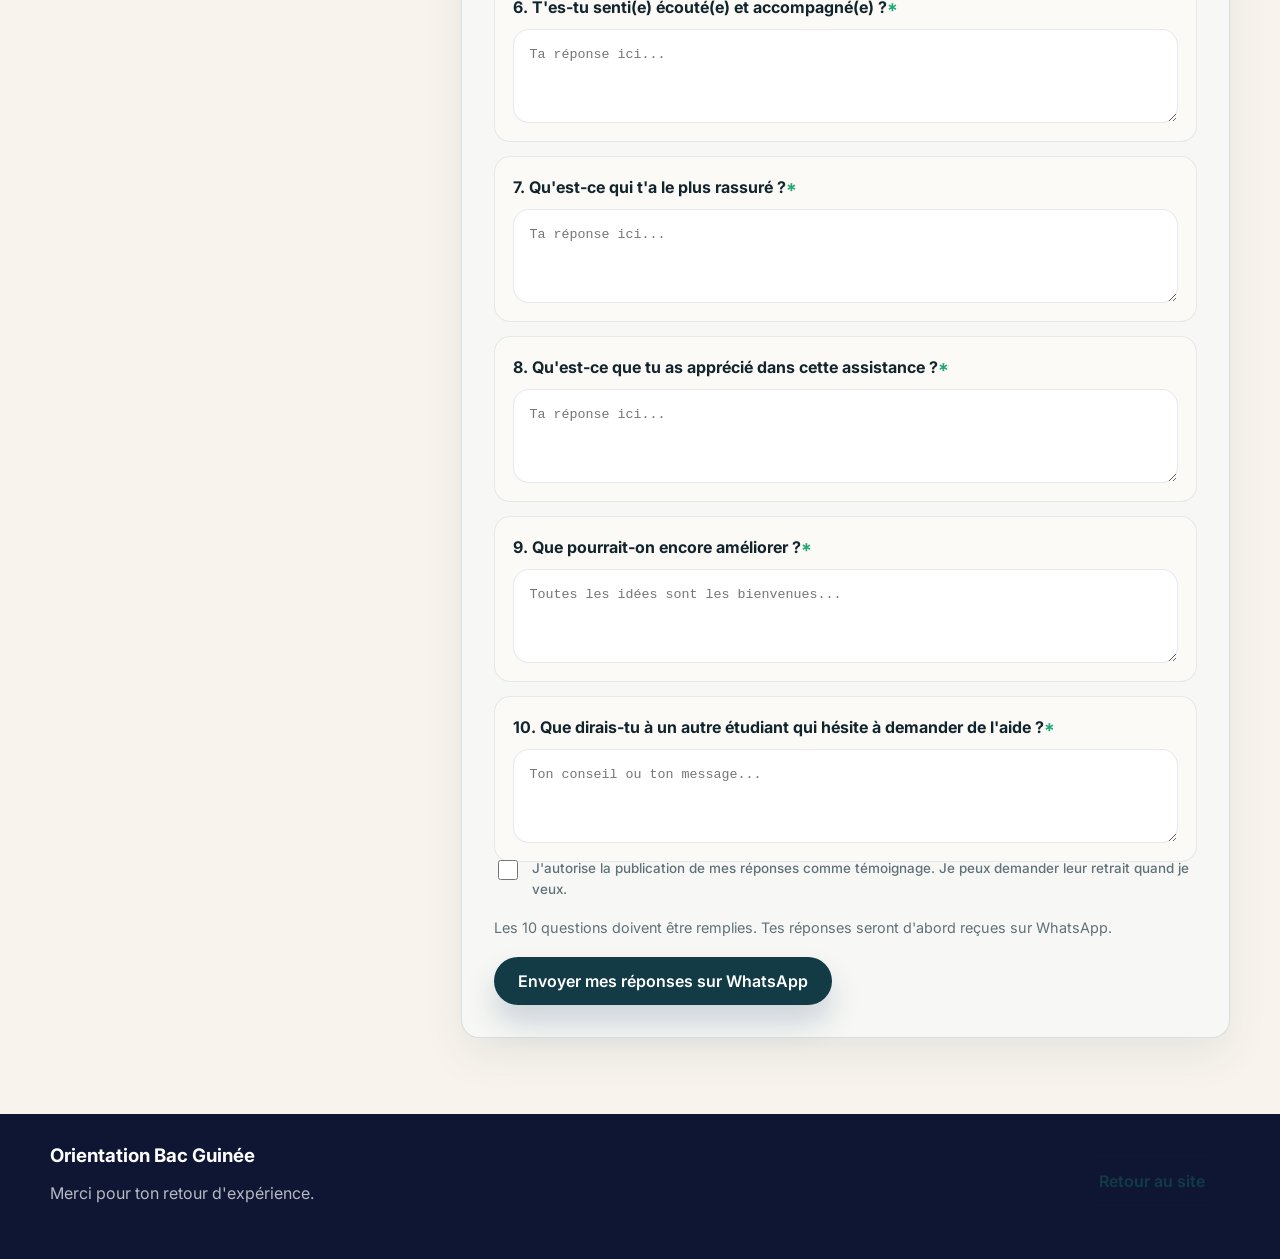
==== commit 81e727b5: "Rendre les questions du sondage obligatoires" ====
--- a/sondage.html
+++ b/sondage.html
@@ -50,23 +50,23 @@
           </div>
 
           <div class="question-list">
-            <label class="question-card"><strong>1. Qu'est-ce qui t'a donné envie de demander de l'aide ?</strong><textarea name="question1" data-survey-question="1" rows="3" placeholder="Tu peux écrire quelques mots..."></textarea></label>
-            <label class="question-card"><strong>2. Comment as-tu trouvé les explications reçues ?</strong><textarea name="question2" data-survey-question="2" rows="3" placeholder="Claires, simples, détaillées..."></textarea></label>
-            <label class="question-card"><strong>3. Quelle étape t'a le plus aidé ?</strong><textarea name="question3" data-survey-question="3" rows="3" placeholder="L'orientation, le dossier, l'inscription..."></textarea></label>
-            <label class="question-card"><strong>4. As-tu gagné du temps ou évité une difficulté ?</strong><textarea name="question4" data-survey-question="4" rows="3" placeholder="Raconte-nous si tu veux..."></textarea></label>
-            <label class="question-card"><strong>5. Comment as-tu vécu les échanges sur WhatsApp ?</strong><textarea name="question5" data-survey-question="5" rows="3" placeholder="Ta réponse ici..."></textarea></label>
-            <label class="question-card"><strong>6. T'es-tu senti(e) écouté(e) et accompagné(e) ?</strong><textarea name="question6" data-survey-question="6" rows="3" placeholder="Ta réponse ici..."></textarea></label>
-            <label class="question-card"><strong>7. Qu'est-ce qui t'a le plus rassuré ?</strong><textarea name="question7" data-survey-question="7" rows="3" placeholder="Ta réponse ici..."></textarea></label>
-            <label class="question-card"><strong>8. Qu'est-ce que tu as apprécié dans cette assistance ?</strong><textarea name="question8" data-survey-question="8" rows="3" placeholder="Ta réponse ici..."></textarea></label>
-            <label class="question-card"><strong>9. Que pourrait-on encore améliorer ?</strong><textarea name="question9" data-survey-question="9" rows="3" placeholder="Toutes les idées sont les bienvenues..."></textarea></label>
-            <label class="question-card"><strong>10. Que dirais-tu à un autre étudiant qui hésite à demander de l'aide ?</strong><textarea name="question10" data-survey-question="10" rows="3" placeholder="Ton conseil ou ton message..."></textarea></label>
+            <label class="question-card"><strong>1. Qu'est-ce qui t'a donné envie de demander de l'aide ?<span>*</span></strong><textarea name="question1" data-survey-question="1" rows="3" placeholder="Tu peux écrire quelques mots..." required></textarea></label>
+            <label class="question-card"><strong>2. Comment as-tu trouvé les explications reçues ?<span>*</span></strong><textarea name="question2" data-survey-question="2" rows="3" placeholder="Claires, simples, détaillées..." required></textarea></label>
+            <label class="question-card"><strong>3. Quelle étape t'a le plus aidé ?<span>*</span></strong><textarea name="question3" data-survey-question="3" rows="3" placeholder="L'orientation, le dossier, l'inscription..." required></textarea></label>
+            <label class="question-card"><strong>4. As-tu gagné du temps ou évité une difficulté ?<span>*</span></strong><textarea name="question4" data-survey-question="4" rows="3" placeholder="Raconte-nous si tu veux..." required></textarea></label>
+            <label class="question-card"><strong>5. Comment as-tu vécu les échanges sur WhatsApp ?<span>*</span></strong><textarea name="question5" data-survey-question="5" rows="3" placeholder="Ta réponse ici..." required></textarea></label>
+            <label class="question-card"><strong>6. T'es-tu senti(e) écouté(e) et accompagné(e) ?<span>*</span></strong><textarea name="question6" data-survey-question="6" rows="3" placeholder="Ta réponse ici..." required></textarea></label>
+            <label class="question-card"><strong>7. Qu'est-ce qui t'a le plus rassuré ?<span>*</span></strong><textarea name="question7" data-survey-question="7" rows="3" placeholder="Ta réponse ici..." required></textarea></label>
+            <label class="question-card"><strong>8. Qu'est-ce que tu as apprécié dans cette assistance ?<span>*</span></strong><textarea name="question8" data-survey-question="8" rows="3" placeholder="Ta réponse ici..." required></textarea></label>
+            <label class="question-card"><strong>9. Que pourrait-on encore améliorer ?<span>*</span></strong><textarea name="question9" data-survey-question="9" rows="3" placeholder="Toutes les idées sont les bienvenues..." required></textarea></label>
+            <label class="question-card"><strong>10. Que dirais-tu à un autre étudiant qui hésite à demander de l'aide ?<span>*</span></strong><textarea name="question10" data-survey-question="10" rows="3" placeholder="Ton conseil ou ton message..." required></textarea></label>
           </div>
 
           <label class="consent-field">
             <input type="checkbox" id="surveyPublishConsent" name="surveyPublishConsent" required />
             <span>J'autorise la publication de mes réponses comme témoignage. Je peux demander leur retrait quand je veux.</span>
           </label>
-          <p class="survey-private-note">Tu peux laisser une question vide. Tes réponses seront d'abord reçues sur WhatsApp.</p>
+          <p class="survey-private-note">Les 10 questions doivent être remplies. Tes réponses seront d'abord reçues sur WhatsApp.</p>
           <p class="form-message form-message--warning" id="surveyMessage" role="status" aria-live="polite" hidden>
             <span class="form-message-icon" aria-hidden="true">!</span>
             <span class="form-message-text">Tu peux répondre à ton rythme.</span>
